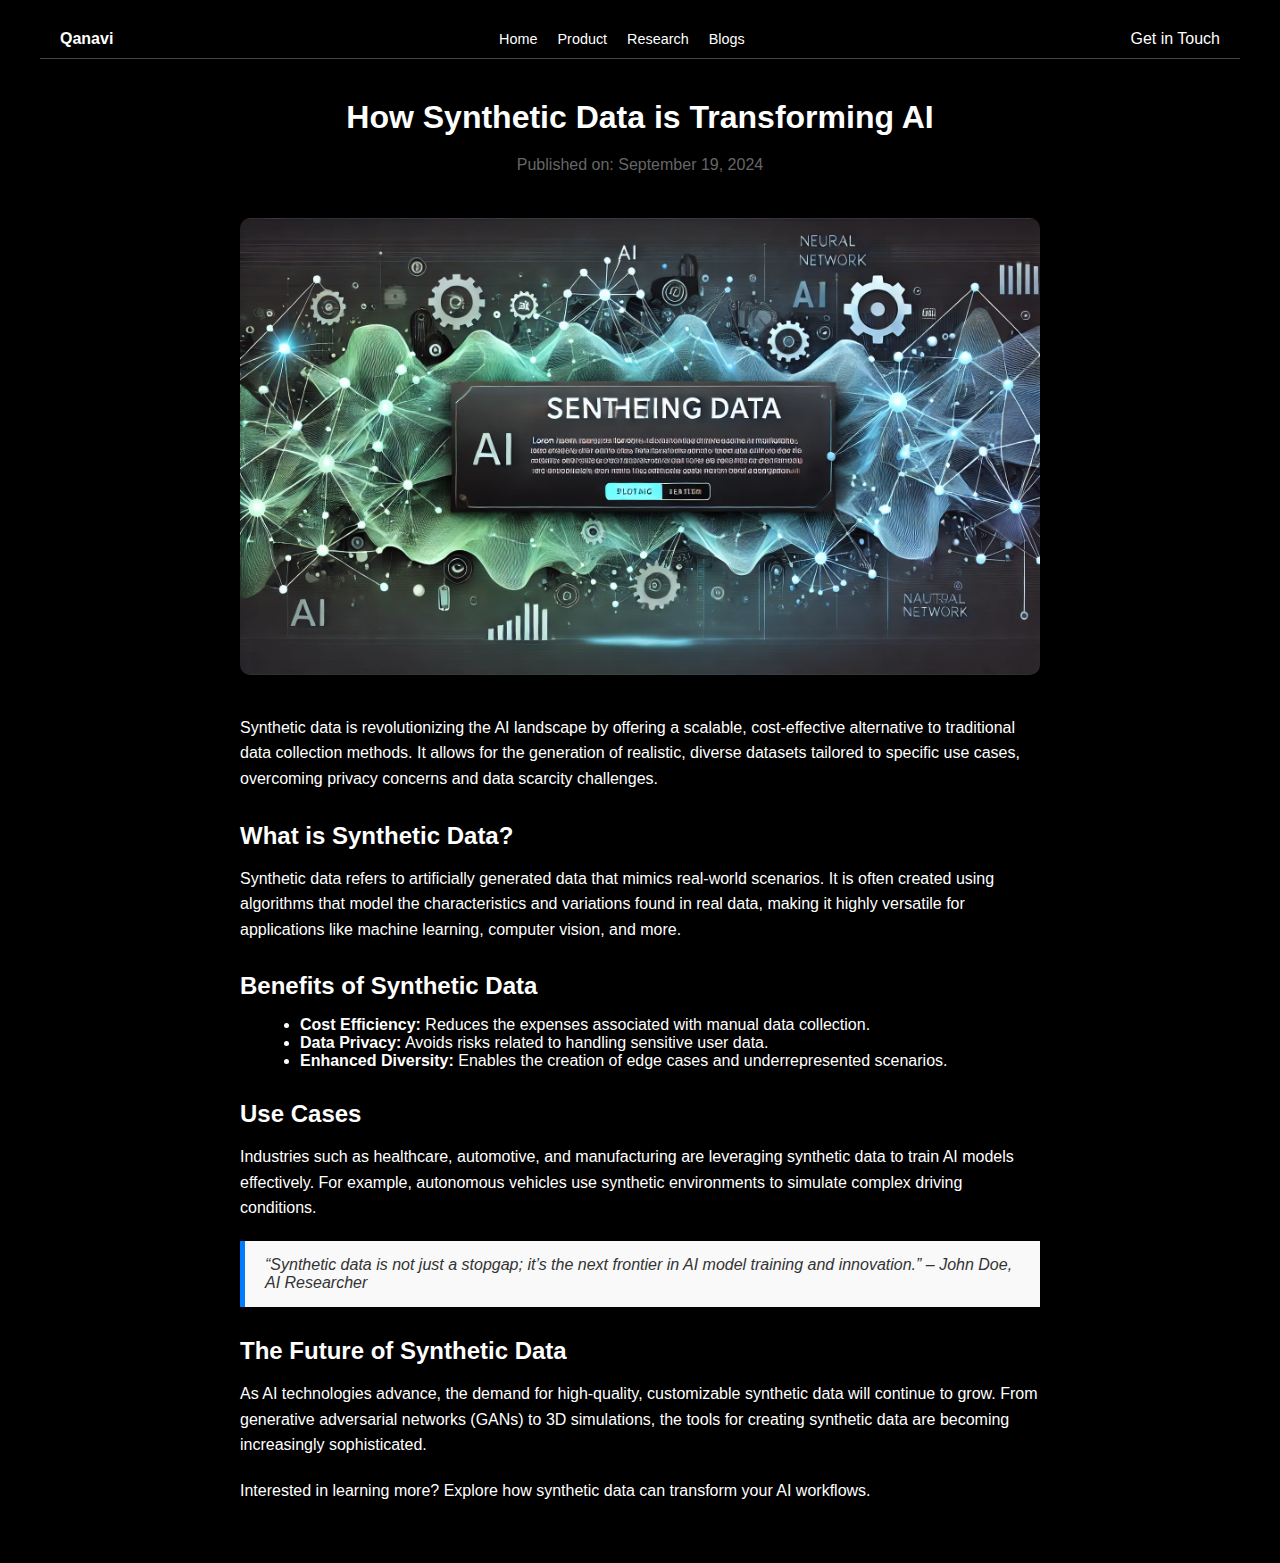
==== blog-post1.html @ 9ebcaf70 "iteration-2" ====
<!DOCTYPE html>
<html lang="en">
<head>
  <meta charset="UTF-8">
  <meta name="viewport" content="width=device-width, initial-scale=1.0">
  <title>How Synthetic Data is Transforming AI</title>
  <link rel="stylesheet" href="styles.css">
</head>
<body>
    <div class="container">
        <header>
            <nav class="navbar">
                <div class="navbar-logo">
                  <span>Qanavi</span>
                </div>
                <ul class="navbar-links">
                  <li><a href="index.html">Home</a></li>
                  <li><a href="project.html">Product</a></li>
                  <li><a href="research.html">Research</a></li>
                  <li><a href="blog.html">Blogs</a></li>
                </ul>
                <div class="navbar-search">
                  <a href="https://calendly.com/gsaicharan-2k1/30min?month=2024-11"> Get in Touch</a>
                </div>
            </nav>
          </header>

  <!-- Blog Post Content -->
  <main class="blog-post">
    <article>
      <h1>How Synthetic Data is Transforming AI</h1>
      <p class="post-date">Published on: September 19, 2024</p>

      <img src="img/blog-banner-1.webp" alt="Synthetic Data AI" class="post-banner">

      <p>
        Synthetic data is revolutionizing the AI landscape by offering a scalable, cost-effective alternative to traditional data collection methods. It allows for the generation of realistic, diverse datasets tailored to specific use cases, overcoming privacy concerns and data scarcity challenges.
      </p>
      
      <h2>What is Synthetic Data?</h2>
      <p>
        Synthetic data refers to artificially generated data that mimics real-world scenarios. It is often created using algorithms that model the characteristics and variations found in real data, making it highly versatile for applications like machine learning, computer vision, and more.
      </p>

      <h2>Benefits of Synthetic Data</h2>
      <ul>
        <li><strong>Cost Efficiency:</strong> Reduces the expenses associated with manual data collection.</li>
        <li><strong>Data Privacy:</strong> Avoids risks related to handling sensitive user data.</li>
        <li><strong>Enhanced Diversity:</strong> Enables the creation of edge cases and underrepresented scenarios.</li>
      </ul>

      <h2>Use Cases</h2>
      <p>
        Industries such as healthcare, automotive, and manufacturing are leveraging synthetic data to train AI models effectively. For example, autonomous vehicles use synthetic environments to simulate complex driving conditions.
      </p>

      <blockquote>
        “Synthetic data is not just a stopgap; it’s the next frontier in AI model training and innovation.” – John Doe, AI Researcher
      </blockquote>

      <h2>The Future of Synthetic Data</h2>
      <p>
        As AI technologies advance, the demand for high-quality, customizable synthetic data will continue to grow. From generative adversarial networks (GANs) to 3D simulations, the tools for creating synthetic data are becoming increasingly sophisticated.
      </p>

      <p>
        Interested in learning more? Explore how synthetic data can transform your AI workflows.
      </p>
    </article>
  </main>

  </div>
</body>
</html>
---- styles.css ----
/* Global Styles */
body {
  margin: 0;
  padding: 0;
  font-family: Arial, sans-serif;
  background-color: #000000;
  color: #ffffff;
}

.container {
  max-width: 1200px;
  margin: 0 auto;
  padding: 20px;
}

/* Navigation Bar */
.navbar {
  display: flex;
  align-items: center;
  justify-content: space-between;
  background-color: #000;
  padding: 10px 20px;
  border-bottom: 1px solid #444;
}

.navbar-logo {
  display: flex;
  align-items: center;
  gap: 10px;
}

.navbar-logo img {
  height: 24px;
  width: 24px;
}

.navbar-logo span {
  font-size: 1rem;
  font-weight: bold;
  color: #fff;
}

.navbar-links {
  display: flex;
  gap: 20px;
  list-style: none;
  margin: 0;
  padding: 0;
}

.navbar-links li {
  font-size: 0.9rem;
}

.navbar-links a {
  text-decoration: none;
  color: #fff;
  transition: color 0.3s ease;
}

.navbar-links a:hover {
  color: #aaa;
}

.navbar-search a {
  text-decoration: none;
  color: #fff;
  transition: color 0.3s ease;
}

.navbar-search a:hover {
  color: #aaa;
}


.logo {
  font-size: 1.5rem;
  font-weight: bold;
  color: #ffffff;
}

/* Main Content */
.main {
  display: flex;
  flex-direction: row;
  align-items: center;
  gap: 40px;
  margin-top: 10vh;
}

.text-content {
  flex: 1;
}

.text-content h2 {
  font-size: 2.5rem;
  line-height: 1.2;
  margin-bottom: 20px;
}

.text-content p {
  font-size: 1rem;
  line-height: 1.6;
  color: #ffffff;
}

.text-content p strong {
  color: #ffffff;
}

.image-content {
  flex: 1;
  text-align: center;
}

.image-content img {
  max-width: 100%;
  height: auto;
  border-radius: 8px;
  box-shadow: 0 4px 6px rgba(0, 0, 0, 0.1);
}

/* Responsive Design */
@media (max-width: 768px) {
  .main {
    flex-direction: column;
    text-align: center;
  }

  .text-content {
    margin-bottom: 20px;
  }

  .text-content h2 {
    font-size: 2rem;
  }
}

  
  .image-container {
    position: relative;
    width: 50vw; /* Adjust to your image width */
    height: 60vh; /* Adjust to your image height */
    overflow: hidden;  
  }
  
  .animated-image {
    position: absolute;
    width: 100%;
    height: 100%;
    opacity: 0;
    animation: fadeInOut 10s infinite;
  }
  
  /* Apply animation delay for each image */
  .animated-image:nth-child(1) {
    animation-delay: 0s;
  }
  
  .animated-image:nth-child(2) {
    animation-delay: 2s;
  }
  
  .animated-image:nth-child(3) {
    animation-delay: 4s;
  }
  
  .animated-image:nth-child(4) {
    animation-delay: 6s;
  }
  
  .animated-image:nth-child(5) {
    animation-delay: 8s;
  }
  
  /* Keyframes for fade-in and fade-out effect */
  @keyframes fadeInOut {
    0%, 20% {
      opacity: 1; /* Image fully visible */
    }
    25%, 100% {
      opacity: 0; /* Image fades out */
    }
  }

  .main-project{
    width: 100%;
    align-content: center;
  }
  
  .project-details{
    display: flex; /* Enable flexbox */
    margin-top: 10vh;
    flex-direction: column;
    justify-content: center;
    /* align-items: center;  */
    /* height: 100vh; */
    text-align: center; /* Align text to the center */
  
  }

/* Blog page styles */
.blog-page {
  text-align: center;
  padding: 40px 20px;
}

.blog-page h1 {
  margin-bottom: 20px;
}

.blog-list {
  display: grid;
  grid-template-columns: repeat(auto-fit, minmax(300px, 1fr));
  gap: 20px;
  padding: 20px;
}

.blog-card {
  background: #000000;
  border: 1px solid #0f0f0f;
  border-radius: 10px;
  overflow: hidden;
  box-shadow: 0 2px 5px rgba(0, 0, 0, 0.1);
  transition: transform 0.2s;
}

.blog-card:hover {
  transform: translateY(-5px);
}

.blog-card img {
  width: 100%;
  height: 200px;
  object-fit: cover;
}

.blog-card .blog-content {
  padding: 15px;
}

.blog-card h2 {
  font-size: 20px;
  margin-bottom: 10px;
}

.blog-card p {
  font-size: 14px;
  color: #ffffff;
}

.blog-card h2 a {
  text-decoration: none;
  color: #ffffff;
}

.blog-card h2 a:hover {
  color: #aaa;
}

/* Blog Post Page Styles */
.blog-post {
  max-width: 800px;
  margin: 40px auto;
  padding: 0 20px;
}

.blog-post h1 {
  font-size: 32px;
  text-align: center;
  margin-bottom: 10px;
}

.post-date {
  font-size: 14px;
  color: #666;
  text-align: center;
  margin-bottom: 20px;
}

.post-banner {
  width: 100%;
  border-radius: 10px;
  margin: 20px 0;
}

.blog-post p {
  font-size: 16px;
  line-height: 1.6;
  margin-bottom: 20px;
}

.blog-post ul {
  list-style: disc;
  margin-left: 20px;
  margin-bottom: 20px;
}

.blog-post h2 {
  font-size: 24px;
  margin-top: 30px;
  margin-bottom: 10px;
}

blockquote {
  background: #f9f9f9;
  border-left: 5px solid #007BFF;
  padding: 15px 20px;
  margin: 20px 0;
  font-style: italic;
  color: #333;
}
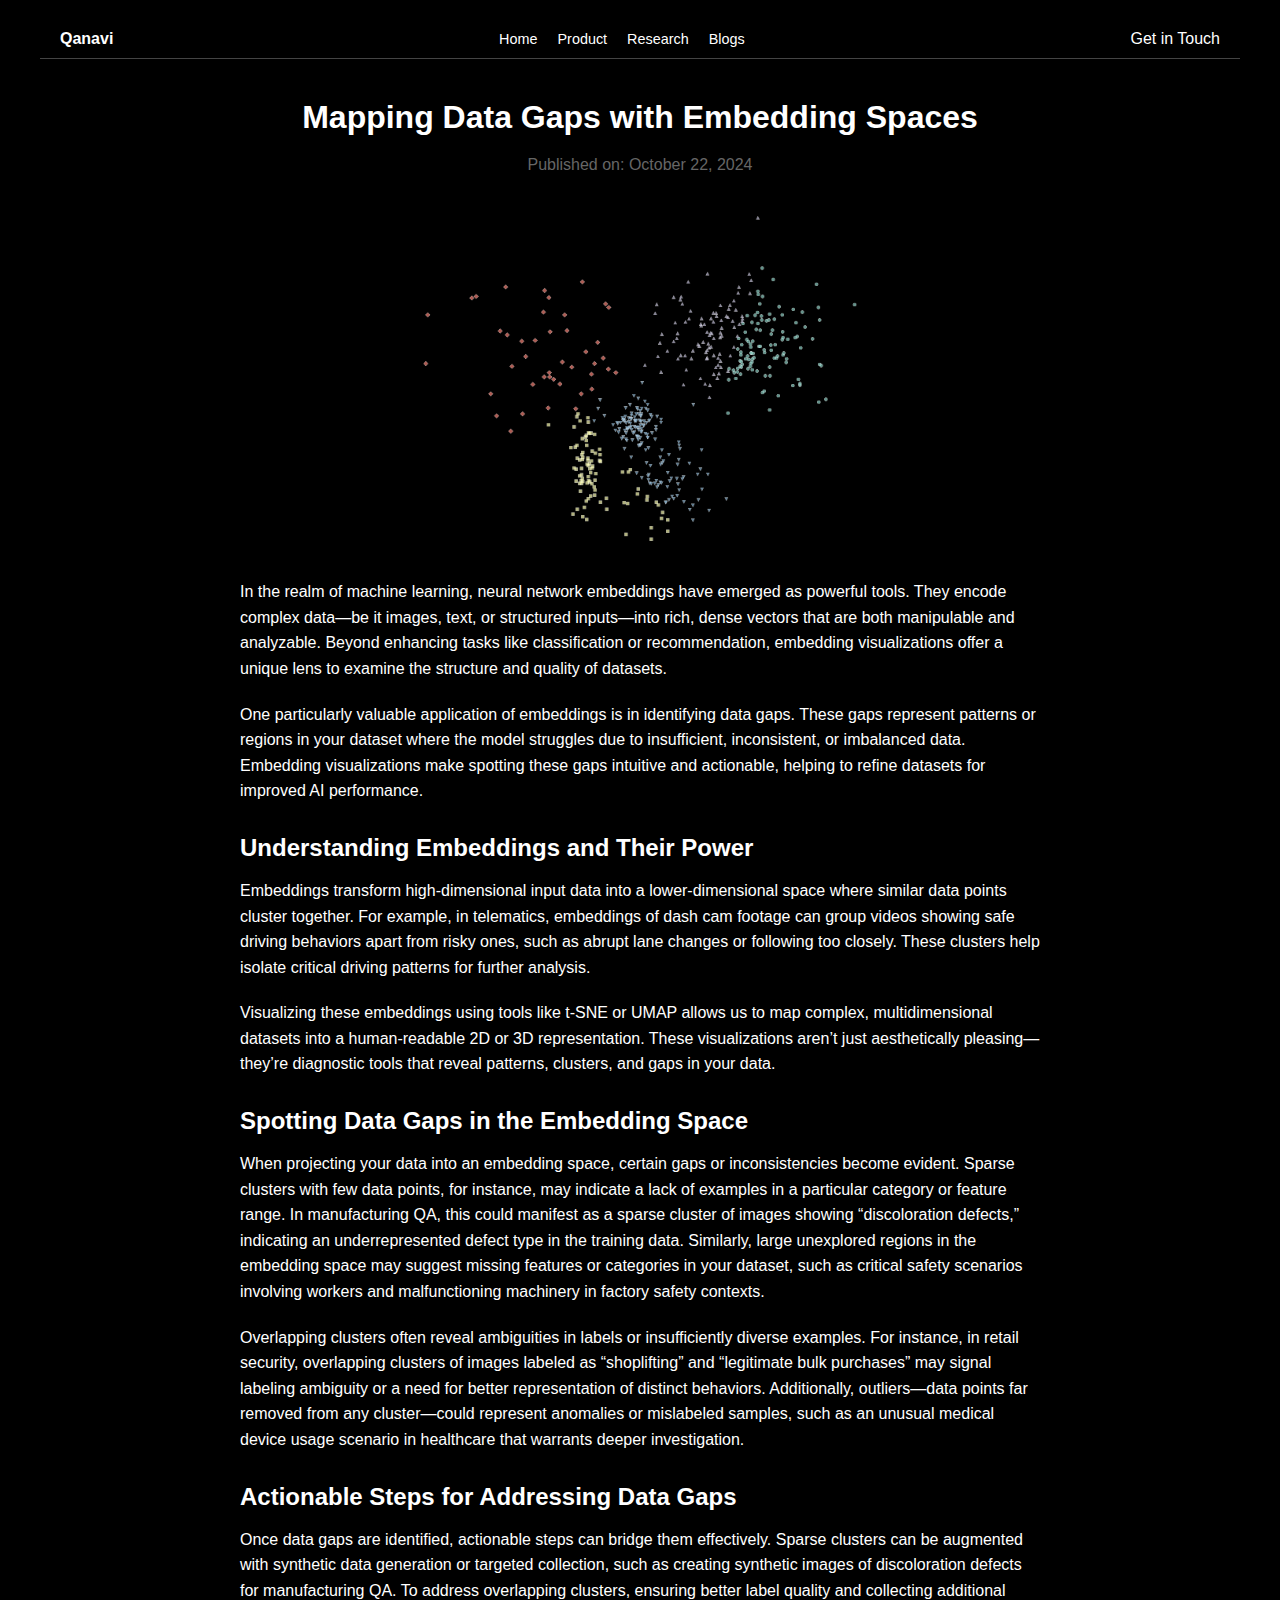
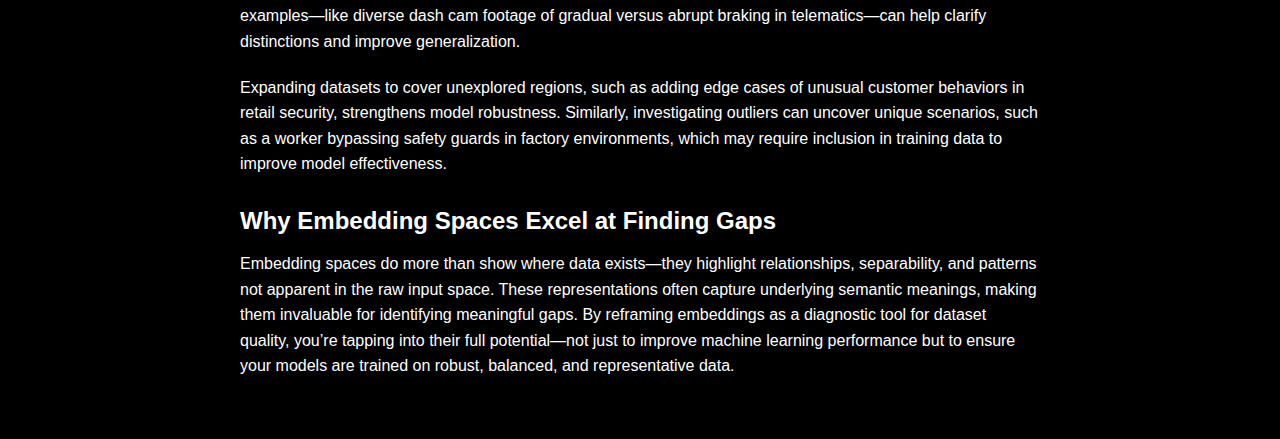
==== commit c0192988: "website changes" ====
--- a/blog-post1.html
+++ b/blog-post1.html
@@ -1,74 +1,127 @@
 <!DOCTYPE html>
 <html lang="en">
+
 <head>
   <meta charset="UTF-8">
   <meta name="viewport" content="width=device-width, initial-scale=1.0">
-  <title>How Synthetic Data is Transforming AI</title>
+  <title>Embedding Spaces and Data Gap Identification</title>
   <link rel="stylesheet" href="styles.css">
 </head>
+
 <body>
-    <div class="container">
-        <header>
-            <nav class="navbar">
-                <div class="navbar-logo">
-                  <span>Qanavi</span>
-                </div>
-                <ul class="navbar-links">
-                  <li><a href="index.html">Home</a></li>
-                  <li><a href="project.html">Product</a></li>
-                  <li><a href="research.html">Research</a></li>
-                  <li><a href="blog.html">Blogs</a></li>
-                </ul>
-                <div class="navbar-search">
-                  <a href="https://calendly.com/gsaicharan-2k1/30min?month=2024-11"> Get in Touch</a>
-                </div>
-            </nav>
-          </header>
+  <div class="container">
+    <header>
+      <nav class="navbar">
+        <div class="navbar-logo">
+          <span>Qanavi</span>
+        </div>
+        <ul class="navbar-links">
+          <li><a href="index.html">Home</a></li>
+          <li><a href="project.html">Product</a></li>
+          <li><a href="research.html">Research</a></li>
+          <li><a href="blog.html">Blogs</a></li>
+        </ul>
+        <div class="navbar-search">
+          <a href="https://calendly.com/gsaicharan-2k1/30min?month=2024-11" target="_blank">Get in Touch</a>
+        </div>
+      </nav>
+    </header>
 
-  <!-- Blog Post Content -->
-  <main class="blog-post">
-    <article>
-      <h1>How Synthetic Data is Transforming AI</h1>
-      <p class="post-date">Published on: September 19, 2024</p>
+    <!-- Blog Post Content -->
+    <main class="blog-post">
+      <article>
+        <h1>Mapping Data Gaps with Embedding Spaces</h1>
+        <p class="post-date">Published on: October 22, 2024</p>
+        <img src="img/clusters.png" alt="Embedding visualization" class="post-banner">
+        <p>
+          In the realm of machine learning, neural network embeddings have emerged as powerful tools. They encode
+          complex data—be it images, text, or structured inputs—into rich, dense vectors that are both manipulable and
+          analyzable. Beyond enhancing tasks like classification or recommendation, embedding visualizations offer a
+          unique lens to examine the structure and quality of datasets.
+        </p>
 
-      <img src="img/blog-banner-1.webp" alt="Synthetic Data AI" class="post-banner">
+        <p>
+          One particularly valuable application of embeddings is in identifying data gaps. These gaps represent patterns
+          or regions in your dataset where the model struggles due to insufficient, inconsistent, or imbalanced data.
+          Embedding visualizations make spotting these gaps intuitive and actionable, helping to refine datasets for
+          improved
+          AI performance.
+        </p>
 
-      <p>
-        Synthetic data is revolutionizing the AI landscape by offering a scalable, cost-effective alternative to traditional data collection methods. It allows for the generation of realistic, diverse datasets tailored to specific use cases, overcoming privacy concerns and data scarcity challenges.
-      </p>
-      
-      <h2>What is Synthetic Data?</h2>
-      <p>
-        Synthetic data refers to artificially generated data that mimics real-world scenarios. It is often created using algorithms that model the characteristics and variations found in real data, making it highly versatile for applications like machine learning, computer vision, and more.
-      </p>
+        <h2>Understanding Embeddings and Their Power</h2>
+        <p>
+          Embeddings transform high-dimensional input data into a lower-dimensional space where similar data points
+          cluster together. For example, in telematics, embeddings of dash cam footage can group videos showing safe
+          driving behaviors apart from risky ones, such as abrupt lane changes or following too closely. These clusters
+          help
+          isolate critical driving patterns for further analysis.
+        </p>
+        <p>
+          Visualizing these embeddings using tools like t-SNE or UMAP allows us to map complex, multidimensional
+          datasets into a human-readable 2D or 3D representation. These visualizations aren’t just aesthetically
+          pleasing—they’re diagnostic tools that reveal patterns, clusters, and gaps in your data.
+        </p>
 
-      <h2>Benefits of Synthetic Data</h2>
-      <ul>
-        <li><strong>Cost Efficiency:</strong> Reduces the expenses associated with manual data collection.</li>
-        <li><strong>Data Privacy:</strong> Avoids risks related to handling sensitive user data.</li>
-        <li><strong>Enhanced Diversity:</strong> Enables the creation of edge cases and underrepresented scenarios.</li>
-      </ul>
+        <h2>Spotting Data Gaps in the Embedding Space</h2>
+        <p>
+          When projecting your data into an embedding space, certain gaps or inconsistencies become evident. Sparse
+          clusters
+          with few data points, for instance, may indicate a lack of examples in a particular category or feature range.
+          In
+          manufacturing QA, this could manifest as a sparse cluster of images showing “discoloration defects,”
+          indicating an
+          underrepresented defect type in the training data. Similarly, large unexplored regions in the embedding space
+          may
+          suggest missing features or categories in your dataset, such as critical safety scenarios involving workers
+          and
+          malfunctioning machinery in factory safety contexts.
+        </p>
+        <p>
+          Overlapping clusters often reveal ambiguities in labels or insufficiently diverse examples. For instance, in
+          retail
+          security, overlapping clusters of images labeled as “shoplifting” and “legitimate bulk purchases” may signal
+          labeling ambiguity or a need for better representation of distinct behaviors. Additionally, outliers—data
+          points
+          far removed from any cluster—could represent anomalies or mislabeled samples, such as an unusual medical
+          device
+          usage scenario in healthcare that warrants deeper investigation.
+        </p>
 
-      <h2>Use Cases</h2>
-      <p>
-        Industries such as healthcare, automotive, and manufacturing are leveraging synthetic data to train AI models effectively. For example, autonomous vehicles use synthetic environments to simulate complex driving conditions.
-      </p>
+        <h2>Actionable Steps for Addressing Data Gaps</h2>
+        <p>
+          Once data gaps are identified, actionable steps can bridge them effectively. Sparse clusters can be augmented
+          with
+          synthetic data generation or targeted collection, such as creating synthetic images of discoloration defects
+          for
+          manufacturing QA. To address overlapping clusters, ensuring better label quality and collecting additional
+          examples—like diverse dash cam footage of gradual versus abrupt braking in telematics—can help clarify
+          distinctions
+          and improve generalization.
+        </p>
+        <p>
+          Expanding datasets to cover unexplored regions, such as adding edge cases of unusual customer behaviors in
+          retail
+          security, strengthens model robustness. Similarly, investigating outliers can uncover unique scenarios, such
+          as a
+          worker bypassing safety guards in factory environments, which may require inclusion in training data to
+          improve
+          model effectiveness.
+        </p>
 
-      <blockquote>
-        “Synthetic data is not just a stopgap; it’s the next frontier in AI model training and innovation.” – John Doe, AI Researcher
-      </blockquote>
-
-      <h2>The Future of Synthetic Data</h2>
-      <p>
-        As AI technologies advance, the demand for high-quality, customizable synthetic data will continue to grow. From generative adversarial networks (GANs) to 3D simulations, the tools for creating synthetic data are becoming increasingly sophisticated.
-      </p>
-
-      <p>
-        Interested in learning more? Explore how synthetic data can transform your AI workflows.
-      </p>
-    </article>
-  </main>
+        <h2>Why Embedding Spaces Excel at Finding Gaps</h2>
+        <p>
+          Embedding spaces do more than show where data exists—they highlight relationships, separability, and patterns
+          not apparent in the raw input space. These representations often capture underlying semantic meanings, making
+          them invaluable for identifying meaningful gaps. By reframing embeddings as a diagnostic tool for dataset
+          quality,
+          you’re tapping into their full potential—not just to improve machine learning performance but to ensure your
+          models
+          are trained on robust, balanced, and representative data.
+        </p>
+      </article>
+    </main>
 
   </div>
 </body>
-</html>
+
+</html>--- a/styles.css
+++ b/styles.css
@@ -136,68 +136,78 @@
   }
 }
 
-  
-  .image-container {
-    position: relative;
-    width: 50vw; /* Adjust to your image width */
-    height: 60vh; /* Adjust to your image height */
-    overflow: hidden;  
-  }
-  
-  .animated-image {
-    position: absolute;
-    width: 100%;
-    height: 100%;
+
+.image-container {
+  position: relative;
+  width: 50vw;
+  /* Adjust to your image width */
+  height: 60vh;
+  /* Adjust to your image height */
+  overflow: hidden;
+}
+
+.animated-image {
+  position: absolute;
+  width: 100%;
+  height: 100%;
+  opacity: 0;
+  animation: fadeInOut 10s infinite;
+}
+
+/* Apply animation delay for each image */
+.animated-image:nth-child(1) {
+  animation-delay: 0s;
+}
+
+.animated-image:nth-child(2) {
+  animation-delay: 2s;
+}
+
+.animated-image:nth-child(3) {
+  animation-delay: 4s;
+}
+
+.animated-image:nth-child(4) {
+  animation-delay: 6s;
+}
+
+.animated-image:nth-child(5) {
+  animation-delay: 8s;
+}
+
+/* Keyframes for fade-in and fade-out effect */
+@keyframes fadeInOut {
+
+  0%,
+  20% {
+    opacity: 1;
+    /* Image fully visible */
+  }
+
+  25%,
+  100% {
     opacity: 0;
-    animation: fadeInOut 10s infinite;
-  }
-  
-  /* Apply animation delay for each image */
-  .animated-image:nth-child(1) {
-    animation-delay: 0s;
-  }
-  
-  .animated-image:nth-child(2) {
-    animation-delay: 2s;
-  }
-  
-  .animated-image:nth-child(3) {
-    animation-delay: 4s;
-  }
-  
-  .animated-image:nth-child(4) {
-    animation-delay: 6s;
-  }
-  
-  .animated-image:nth-child(5) {
-    animation-delay: 8s;
-  }
-  
-  /* Keyframes for fade-in and fade-out effect */
-  @keyframes fadeInOut {
-    0%, 20% {
-      opacity: 1; /* Image fully visible */
-    }
-    25%, 100% {
-      opacity: 0; /* Image fades out */
-    }
-  }
-
-  .main-project{
-    width: 100%;
-    align-content: center;
-  }
-  
-  .project-details{
-    display: flex; /* Enable flexbox */
-    margin-top: 10vh;
-    flex-direction: column;
-    justify-content: center;
-    /* align-items: center;  */
-    /* height: 100vh; */
-    text-align: center; /* Align text to the center */
-  
-  }
+    /* Image fades out */
+  }
+}
+
+.main-project {
+  width: 100%;
+  align-content: center;
+}
+
+.project-details {
+  display: flex;
+  /* Enable flexbox */
+  margin-top: 10vh;
+  flex-direction: column;
+  justify-content: center;
+  /* align-items: center;  */
+  /* height: 100vh; */
+  text-align: center;
+  /* Align text to the center */
+
+}
 
 /* Blog page styles */
 .blog-page {
@@ -279,9 +289,10 @@
 }
 
 .post-banner {
-  width: 100%;
+  width: 60%;
+  margin: 20px auto;
+  display: block;
   border-radius: 10px;
-  margin: 20px 0;
 }
 
 .blog-post p {
@@ -310,3 +321,75 @@
   font-style: italic;
   color: #333;
 }
+
+/* .video-preview {
+  background: #ffffff15;
+  padding: 20px;
+  border-radius: 10px;
+  margin-bottom: 20px;
+  align-self: center;
+} */
+
+.italic-heading {
+  font-style: italic;
+}
+
+.core-services-section {
+  background-color: #000000;
+  /* Match the dark background */
+  padding: 40px 20px;
+  text-align: center;
+  border-top: 1px solid #444;
+  /* Optional border for separation */
+}
+
+.core-services-section h2 {
+  font-size: 28px;
+  color: #ffffff;
+  /* White text for header */
+  margin-bottom: 30px;
+}
+
+.services {
+  display: flex;
+  justify-content: center;
+  flex-wrap: wrap;
+  gap: 30px;
+  /* Adjust spacing between services */
+}
+
+.service {
+  max-width: 300px;
+  text-align: center;
+}
+
+.service .icon {
+  font-size: 50px;
+  color: #ffffff;
+  /* Accent color for icons */
+  margin-bottom: 15px;
+}
+
+.service h3 {
+  font-size: 18px;
+  margin-bottom: 10px;
+  color: #ffffff;
+  /* White text for titles */
+}
+
+.service p {
+  font-size: 14px;
+  color: #aaaaaa;
+  /* Light gray text for descriptions */
+  line-height: 1.5;
+}
+
+.service:hover .icon {
+  color: #aaaaaa;
+  /* Slightly lighter blue for hover effect */
+}
+
+.service:hover h3 {
+  color: #aaaaaa;
+  /* Change the title color on hover */
+}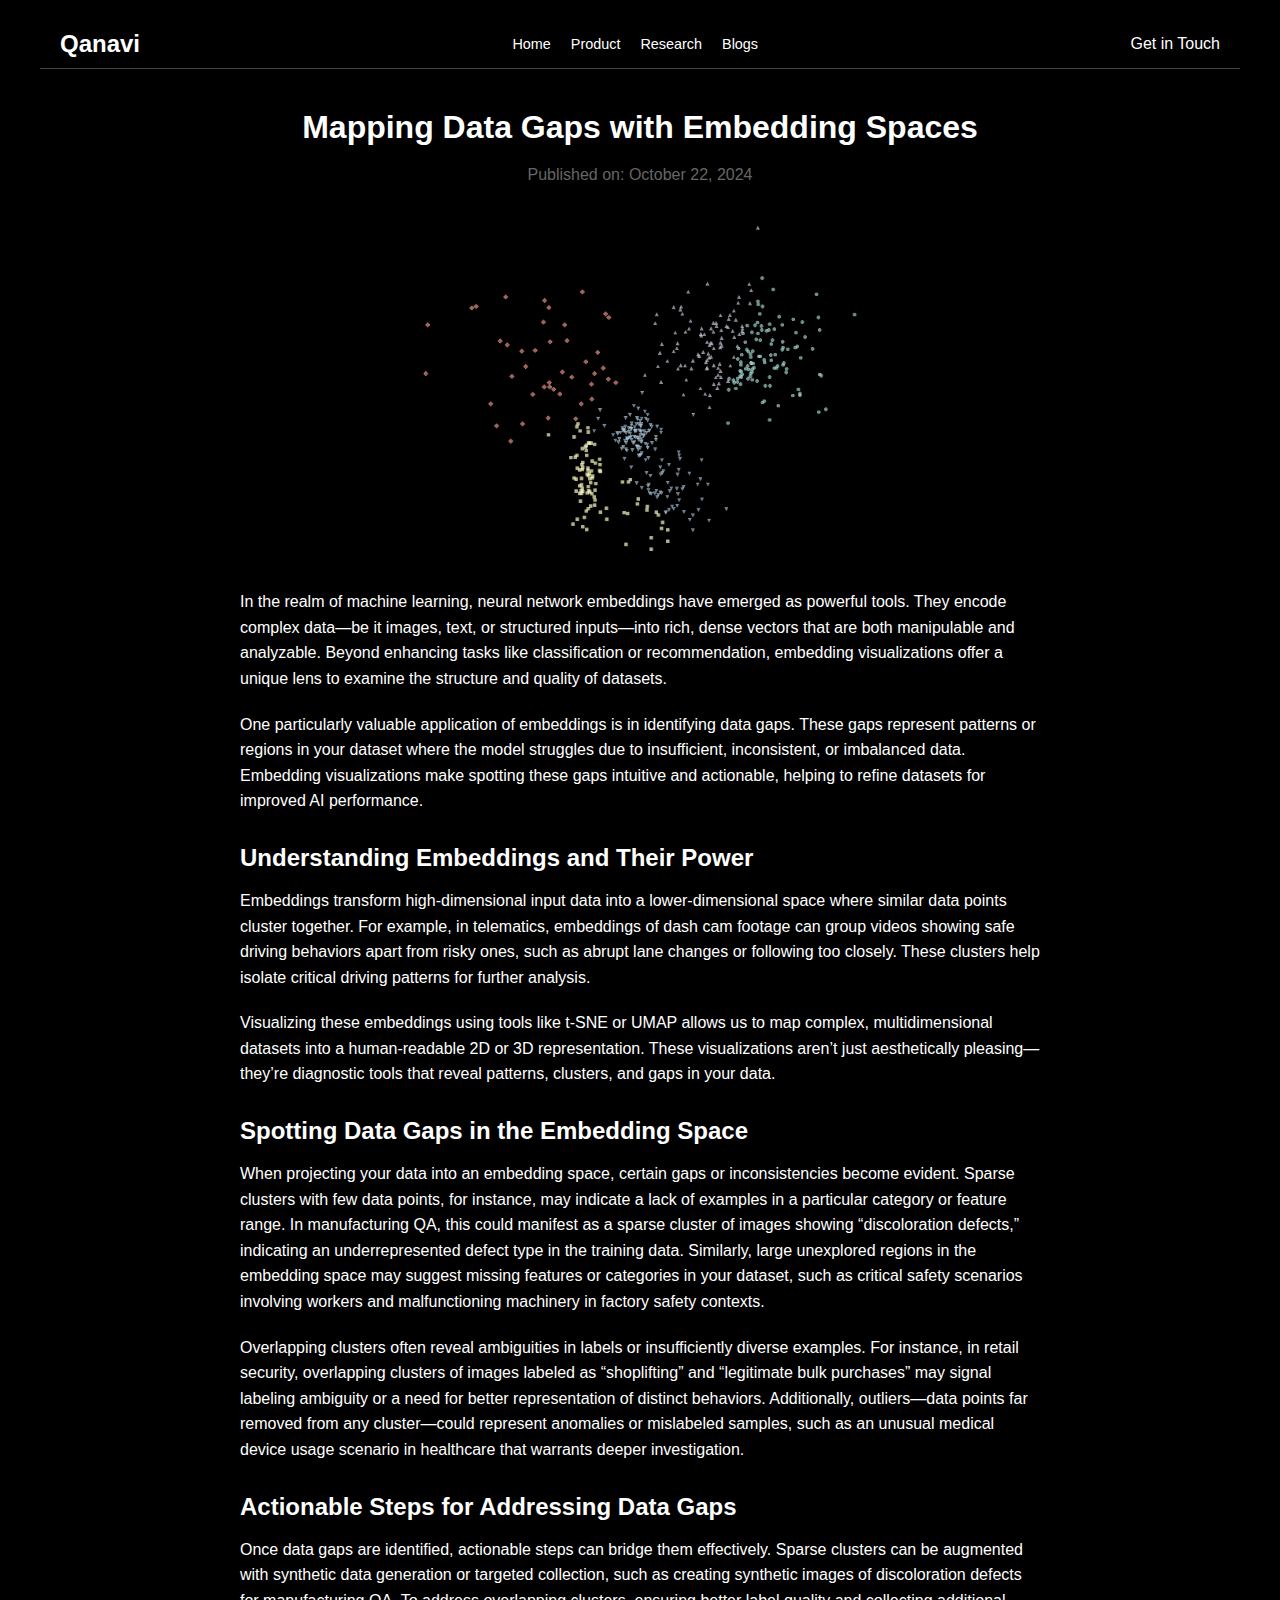
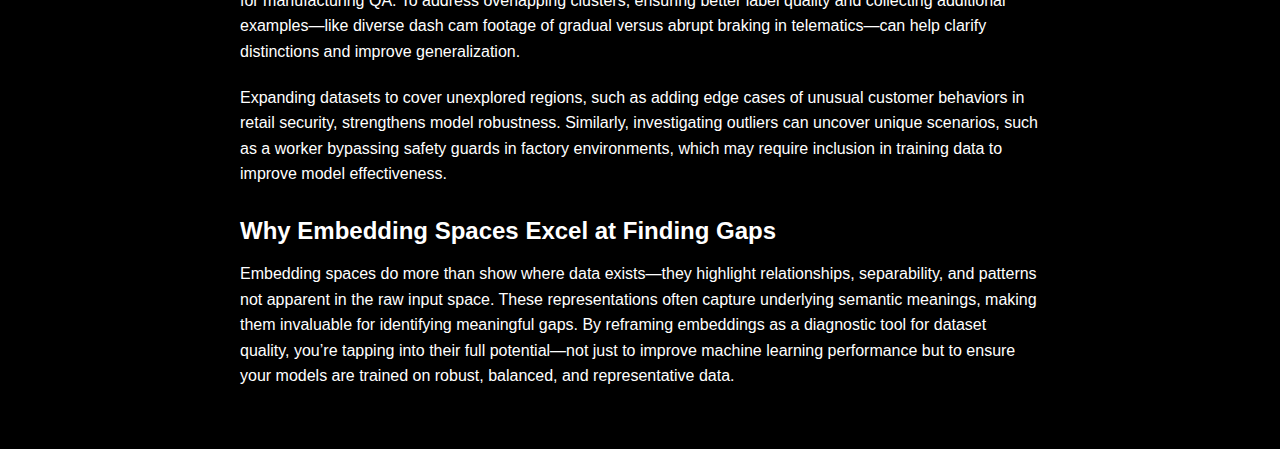
==== commit bbc661b0: "iteration 2 mobile improvements" ====
--- a/blog-post1.html
+++ b/blog-post1.html
@@ -2,29 +2,52 @@
 <html lang="en">
 
 <head>
-  <meta charset="UTF-8">
-  <meta name="viewport" content="width=device-width, initial-scale=1.0">
-  <title>Embedding Spaces and Data Gap Identification</title>
-  <link rel="stylesheet" href="styles.css">
-</head>
+    <meta charset="UTF-8">
+    <meta name="description" content="Your one-stop solution for dataset curation tailored to the unique demands of computer vision
+    applications">
+    <meta name="keywords" content="Computer Vision, Data Centric AI, Synthetic Data, Video Search">
+    <meta name="viewport" content="width=device-width, initial-scale=1.0">
+    <meta property="og:title" content="Qanavi - One-stop Solution for Data Curation"/>
+    <meta property="og:image" content="https://qanavi.github.io/img/logo.jpg"/>
+    <meta property="og:description" content="Your one-stop solution for dataset curation tailored to the unique demands of computer vision
+    applications"/>
+    <meta property="og:url" content="https://qanavi.github.io"/>
+    <meta property="og:image:width" content="1200" />
+    <meta property="og:image:height" content="627"/>
+    <meta property="og:type" content="website"/> 
+    <title>Mapping Data Gaps with Embedding Spaces</title>
+    <link rel="icon" type="image/jpeg" href="./img/logo.jpg">
+    <link rel="stylesheet" href="styles.css">
+    <link href="https://cdnjs.cloudflare.com/ajax/libs/font-awesome/6.0.0-beta3/css/all.min.css" rel="stylesheet" />
+  </head>
 
 <body>
   <div class="container">
     <header>
-      <nav class="navbar">
-        <div class="navbar-logo">
-          <span>Qanavi</span>
-        </div>
-        <ul class="navbar-links">
-          <li><a href="index.html">Home</a></li>
-          <li><a href="project.html">Product</a></li>
-          <li><a href="research.html">Research</a></li>
-          <li><a href="blog.html">Blogs</a></li>
-        </ul>
-        <div class="navbar-search">
-          <a href="https://calendly.com/gsaicharan-2k1/30min?month=2024-11" target="_blank">Get in Touch</a>
-        </div>
-      </nav>
+        <nav class="navbar">
+            <div class="navbar-logo">
+              <span>Qanavi</span>
+            </div>
+            <ul class="navbar-links" id="navbar-links">
+              <li><a href="index.html">Home</a></li>
+              <li><a href="project.html">Product</a></li>
+              <li><a href="research.html">Research</a></li>
+              <li><a href="blog.html">Blogs</a></li>
+            </ul>
+            <button class="hamburger" id="hamburger"><i class="fa fa-bars"></i></button>
+            <div class="navbar-search">
+              <a href="https://calendly.com/gsaicharan-2k1/30min?month=2024-11" target="_blank">Get in Touch</a>
+            </div>
+          </nav>
+        </header>
+      
+        <script>
+            const hamburger = document.getElementById('hamburger');
+            const menu = document.getElementById('navbar-links');
+            hamburger.addEventListener('click', () => {
+                menu.classList.toggle('active');
+            });
+        </script>
     </header>
 
     <!-- Blog Post Content -->
--- a/styles.css
+++ b/styles.css
@@ -30,12 +30,12 @@
 }
 
 .navbar-logo img {
-  height: 24px;
-  width: 24px;
+  height: 40px;
+  width: 40px;
 }
 
 .navbar-logo span {
-  font-size: 1rem;
+  font-size: 1.5rem;
   font-weight: bold;
   color: #fff;
 }
@@ -72,6 +72,44 @@
   color: #aaa;
 }
 
+/* Hide the hamburger by default */
+.hamburger {
+  display: none;
+  background: none;
+  color: #fff;
+  font-size: 1.5em;
+  border: none;
+  cursor: pointer;
+}
+
+@media screen and (max-width: 768px) {
+  .navbar-links {
+    display: none;
+    flex-direction: column;
+    background-color: #000;
+    position: absolute;
+    top: 9vh;
+    left: 10px;
+    padding-left: 10px;
+    padding-top: 10px;
+    width: 100%;
+    border-top: 1px solid #555;
+  }
+
+  .navbar-links.active {
+    display: flex;
+  }
+
+  .navbar-search {
+    display: none; /* Hide contact button in the navbar */
+  }
+
+  .hamburger {
+    display: block;
+  }
+}
+
+
 
 .logo {
   font-size: 1.5rem;
@@ -86,6 +124,7 @@
   align-items: center;
   gap: 40px;
   margin-top: 10vh;
+  /* height: 90vh; */
 }
 
 .text-content {
@@ -140,14 +179,18 @@
 .image-container {
   position: relative;
   width: 50vw;
+  min-width: 200px;
   /* Adjust to your image width */
   height: 60vh;
   /* Adjust to your image height */
   overflow: hidden;
+  align-items: center;
 }
 
 .animated-image {
   position: absolute;
+  object-fit: cover;
+  display: block;
   width: 100%;
   height: 100%;
   opacity: 0;
@@ -322,14 +365,6 @@
   color: #333;
 }
 
-/* .video-preview {
-  background: #ffffff15;
-  padding: 20px;
-  border-radius: 10px;
-  margin-bottom: 20px;
-  align-self: center;
-} */
-
 .italic-heading {
   font-style: italic;
 }
@@ -340,6 +375,7 @@
   padding: 40px 20px;
   text-align: center;
   border-top: 1px solid #444;
+  margin-top: 20vh;
   /* Optional border for separation */
 }
 
@@ -380,13 +416,11 @@
 .service p {
   font-size: 14px;
   color: #aaaaaa;
-  /* Light gray text for descriptions */
   line-height: 1.5;
 }
 
 .service:hover .icon {
   color: #aaaaaa;
-  /* Slightly lighter blue for hover effect */
 }
 
 .service:hover h3 {
